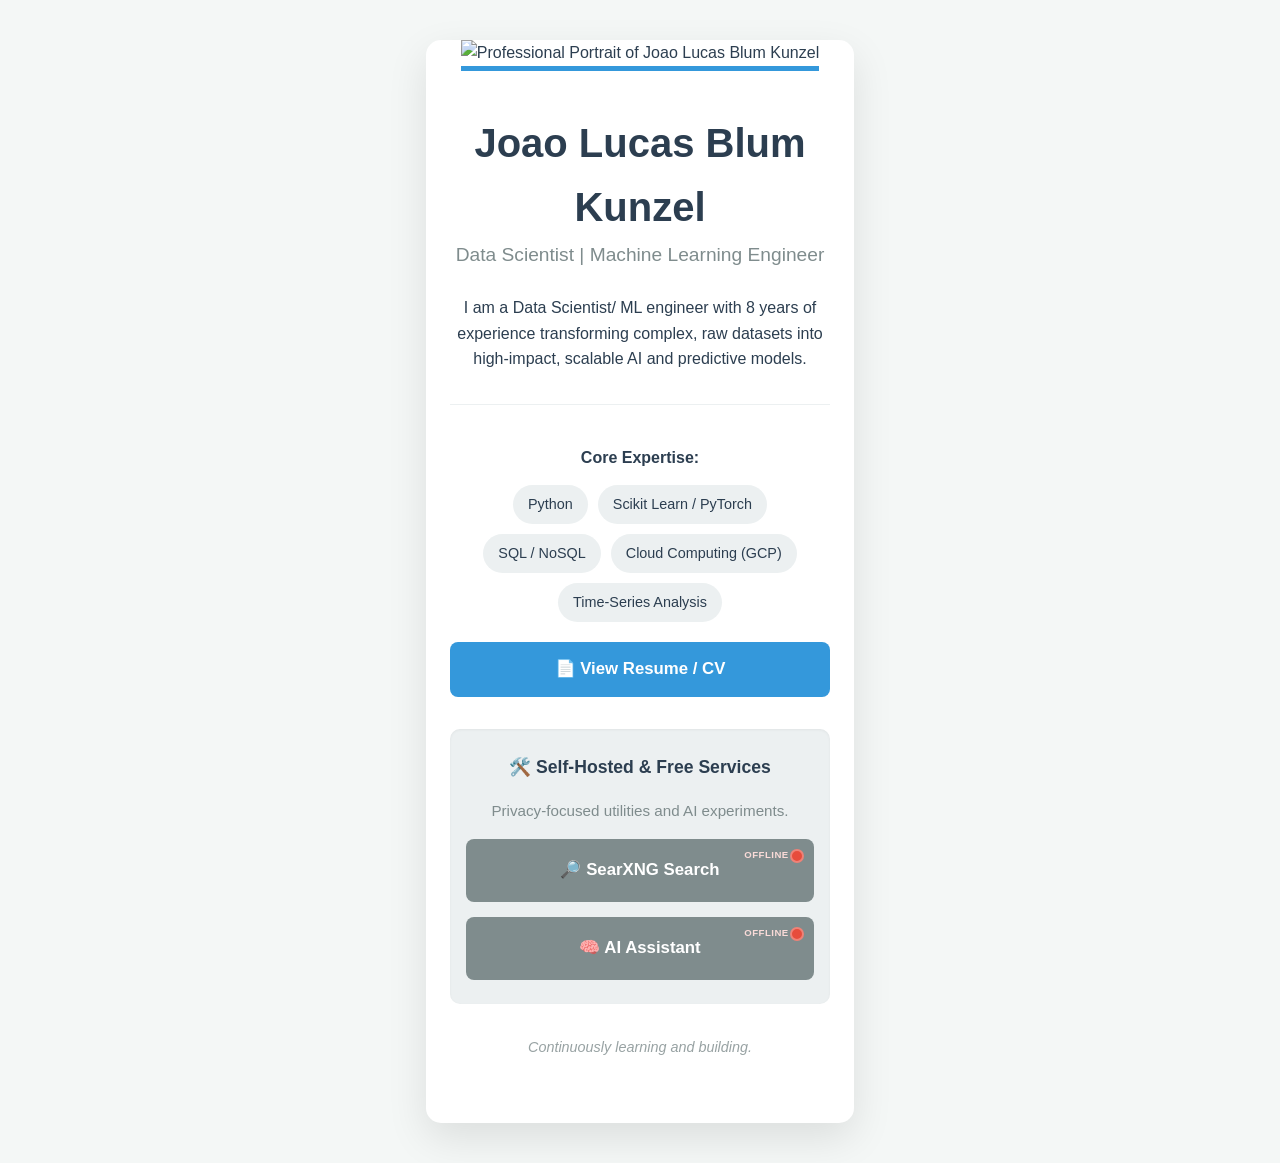
==== index.html @ dc705e76 "renamed html file, moved media do media folder, modifed .gitignore" ====
<!DOCTYPE html>
<html lang="en">
<head>
    <meta charset="UTF-8">
    <meta name="viewport" content="width=device-width, initial-scale=1.0">
    <title>Joao Lucas Blum Kunzel | Data Scientist & ML Engineer</title>
    <meta name="description" content="Professional portfolio of Joao Lucas Blum Kunzel. Data Scientist with 8 years of experience in predictive modeling, machine learning, and scalable AI solutions.">
    
    <style>
        /* --- VARIABLES & BASE STYLES --- */
        :root {
            --bg-color: #f4f7f6;
            --card-bg: #ffffff;
            --primary-text: #2c3e50;
            --secondary-text: #7f8c8d;
            --accent: #3498db;
            --accent-dark: #2980b9;
            --online-color: #2ecc71;
            --offline-color: #e74c3c;
        }

        body, html {
            margin: 0;
            padding: 0;
            min-height: 100vh; 
            display: flex;
            justify-content: center;
            align-items: center;
            padding: 20px 0;
            background-color: var(--bg-color);
            font-family: 'Segoe UI', Roboto, Helvetica, Arial, sans-serif;
            color: var(--primary-text);
            line-height: 1.6;
        }

        /* The Main Profile Container */
        .card {
            background-color: var(--card-bg);
            border-radius: 15px;
            box-shadow: 0 15px 40px rgba(0, 0, 0, 0.1);
            max-width: 450px;
            width: 95%;
            overflow: hidden;
            text-align: center;
        }

        .profile-photo {
            width: 100%;
            height: auto;
            object-fit: contain;
            object-position: center;
            background-color: #fff;
            border-bottom: 5px solid var(--accent);
        }

        .card-content {
            padding: 2.5rem 1.5rem;
        }

        /* Header Styling */
        .header-section h1 {
            margin-top: 0;
            margin-bottom: 0.1rem;
            font-size: 2.5rem;
            font-weight: 800;
        }
        .header-section .role {
            font-size: 1.2rem;
            color: var(--secondary-text);
            margin-bottom: 1.5rem;
            font-weight: 400;
            display: block;
        }

        p {
            font-size: 1rem;
            margin-bottom: 1.5rem;
        }

        /* --- SKILLS GRID SECTION --- */
        #skills {
            margin: 2rem 0;
            border-top: 1px solid #ecf0f1;
            padding-top: 1.5rem;
        }
        .skills-list {
            display: flex;
            flex-wrap: wrap;
            justify-content: center;
            gap: 10px;
            margin-top: 15px;
        }
        .skill-tag {
            background-color: #ecf0f1;
            color: var(--primary-text);
            padding: 8px 15px;
            border-radius: 25px;
            font-size: 0.9rem;
            transition: background-color 0.2s;
        }
        .skill-tag:hover {
            background-color: var(--accent);
            color: white;
            cursor: default;
        }

        /* --- SERVICE HIGHLIGHT SECTION --- */
        .service-highlight {
            background-color: #ecf0f1;
            padding: 1.5rem 1rem;
            border-radius: 10px;
            margin: 2rem 0;
            box-shadow: inset 0 1px 3px rgba(0, 0, 0, 0.05);
        }
        .service-highlight h3 {
            margin-top: 0;
            color: var(--primary-text);
            font-size: 1.1rem;
        }
        .service-links {
            display: flex;
            flex-direction: column;
            gap: 15px;
            margin-top: 15px;
        }

        /* --- UPDATED BUTTONS WITH INTERNAL STATUS --- */
        .btn {
            display: block;
            background-color: var(--accent);
            color: white;
            padding: 14px 25px;
            text-decoration: none;
            border-radius: 8px;
            font-weight: 600;
            font-size: 1.05rem;
            transition: all 0.3s;
            border: none;
            cursor: pointer;
            position: relative; /* Base for dot positioning */
        }

        .btn:hover {
            background-color: var(--accent-dark);
            transform: translateY(-2px);
        }
        
        .btn-secondary {
             background-color: var(--secondary-text);
             padding: 18px 25px; /* Extra height for status text */
        }
        .btn-secondary:hover {
            background-color: #5c6f79;
        }

        /* Status Components */
        .status-dot {
            position: absolute;
            top: 10px;
            right: 10px;
            height: 10px;
            width: 10px;
            border-radius: 50%;
            background-color: #95a5a6; /* Neutral while checking */
            border: 2px solid rgba(255, 255, 255, 0.3);
            transition: background-color 0.3s;
        }

        .status-label {
            position: absolute;
            top: 8px;
            right: 25px;
            font-size: 0.6rem;
            text-transform: uppercase;
            letter-spacing: 0.5px;
            font-weight: 800;
            opacity: 0.7;
        }

        /* Dynamic States applied via JS */
        .is-online .status-dot {
            background-color: var(--online-color);
            box-shadow: 0 0 8px var(--online-color);
            animation: pulse 2s infinite;
        }
        .is-online .status-label { color: #d1f2eb; opacity: 1; }

        .is-offline .status-dot {
            background-color: var(--offline-color);
            box-shadow: none;
        }
        .is-offline .status-label { color: #fadbd8; opacity: 1; }

        @keyframes pulse {
            0% { transform: scale(0.95); box-shadow: 0 0 0 0 rgba(46, 204, 113, 0.7); }
            70% { transform: scale(1); box-shadow: 0 0 0 5px rgba(46, 204, 113, 0); }
            100% { transform: scale(0.95); box-shadow: 0 0 0 0 rgba(46, 204, 113, 0); }
        }

        .more-note {
            margin-top: 30px;
            font-style: italic;
            color: var(--secondary-text);
            font-size: 0.9rem;
            opacity: 0.8;
        }
    </style>
</head>
<body>

    <main class="card">
        <img src="media/jlb_profile.jpg" alt="Professional Portrait of Joao Lucas Blum Kunzel" class="profile-photo">
        
        <div class="card-content">
            <section class="header-section">
                <h1>Joao Lucas Blum Kunzel</h1>
                <span class="role">Data Scientist | Machine Learning Engineer</span>
                <p>
                    I am a Data Scientist/ ML engineer with 8 years of experience transforming complex, raw datasets into high-impact, scalable AI and predictive models.
                </p>
            </section>

            <section id="skills">
                <p style="font-weight: 600; margin-bottom: 10px;">Core Expertise:</p>
                <div class="skills-list">
                    <span class="skill-tag">Python</span>
                    <span class="skill-tag">Scikit Learn / PyTorch</span>
                    <span class="skill-tag">SQL / NoSQL</span>
                    <span class="skill-tag">Cloud Computing (GCP)</span>
                    <span class="skill-tag">Time-Series Analysis</span>
                </div>
                <a href="media/cv_.pdf" target="_blank" class="btn" style="margin-top: 20px;">
                    📄 View Resume / CV
                </a>
            </section>

            <div class="service-highlight">
                <h3>🛠️ Self-Hosted & Free Services</h3>
                <p style="font-size: 0.95rem; margin-bottom: 1rem; color: var(--secondary-text);">Privacy-focused utilities and AI experiments.</p>
                
                <div class="service-links">
                    <a href="https://pc.jlbkunzel.com/searxng/" target="_blank" class="btn btn-secondary" id="btn-searx">
                        <span class="status-label" id="label-searx">Checking</span>
                        <span class="status-dot"></span>
                        🔎 SearXNG Search
                    </a>

                    <a href="https://gpt.jlbkunzel.com/" target="_blank" class="btn btn-secondary" id="btn-gpt">
                        <span class="status-label" id="label-gpt">Checking</span>
                        <span class="status-dot"></span>
                        🧠 AI Assistant 
                    </a>
                </div>
            </div>

            <p class="more-note">Continuously learning and building.</p>
        </div>
    </main>

    <script>
        async function checkStatus(url, btnId, labelId) {
		const btn = document.getElementById(btnId);
		const label = document.getElementById(labelId);
		
		// REPLACE THIS with your actual Worker URL from the Cloudflare Dashboard
		const workerUrl = 'https://service-checker.joao-lucas-k.workers.dev/';

		try {
			// We call the worker, and pass the service URL as a parameter
			const response = await fetch(`${workerUrl}?url=${encodeURIComponent(url)}`);
			const data = await response.json();

			if (data.online) {
				btn.classList.add('is-online');
				label.innerText = 'Online';
			} else {
				throw new Error('Service reported offline');
			}
		} catch (error) {
			btn.classList.add('is-offline');
			label.innerText = 'Offline';
		}
	}

	// The rest of your event listener stays the same
	window.addEventListener('DOMContentLoaded', () => {
		checkStatus('https://pc.jlbkunzel.com/searxng/', 'btn-searx', 'label-searx');
		checkStatus('https://gpt.jlbkunzel.com/', 'btn-gpt', 'label-gpt');
	});
    </script>

</body>
</html>
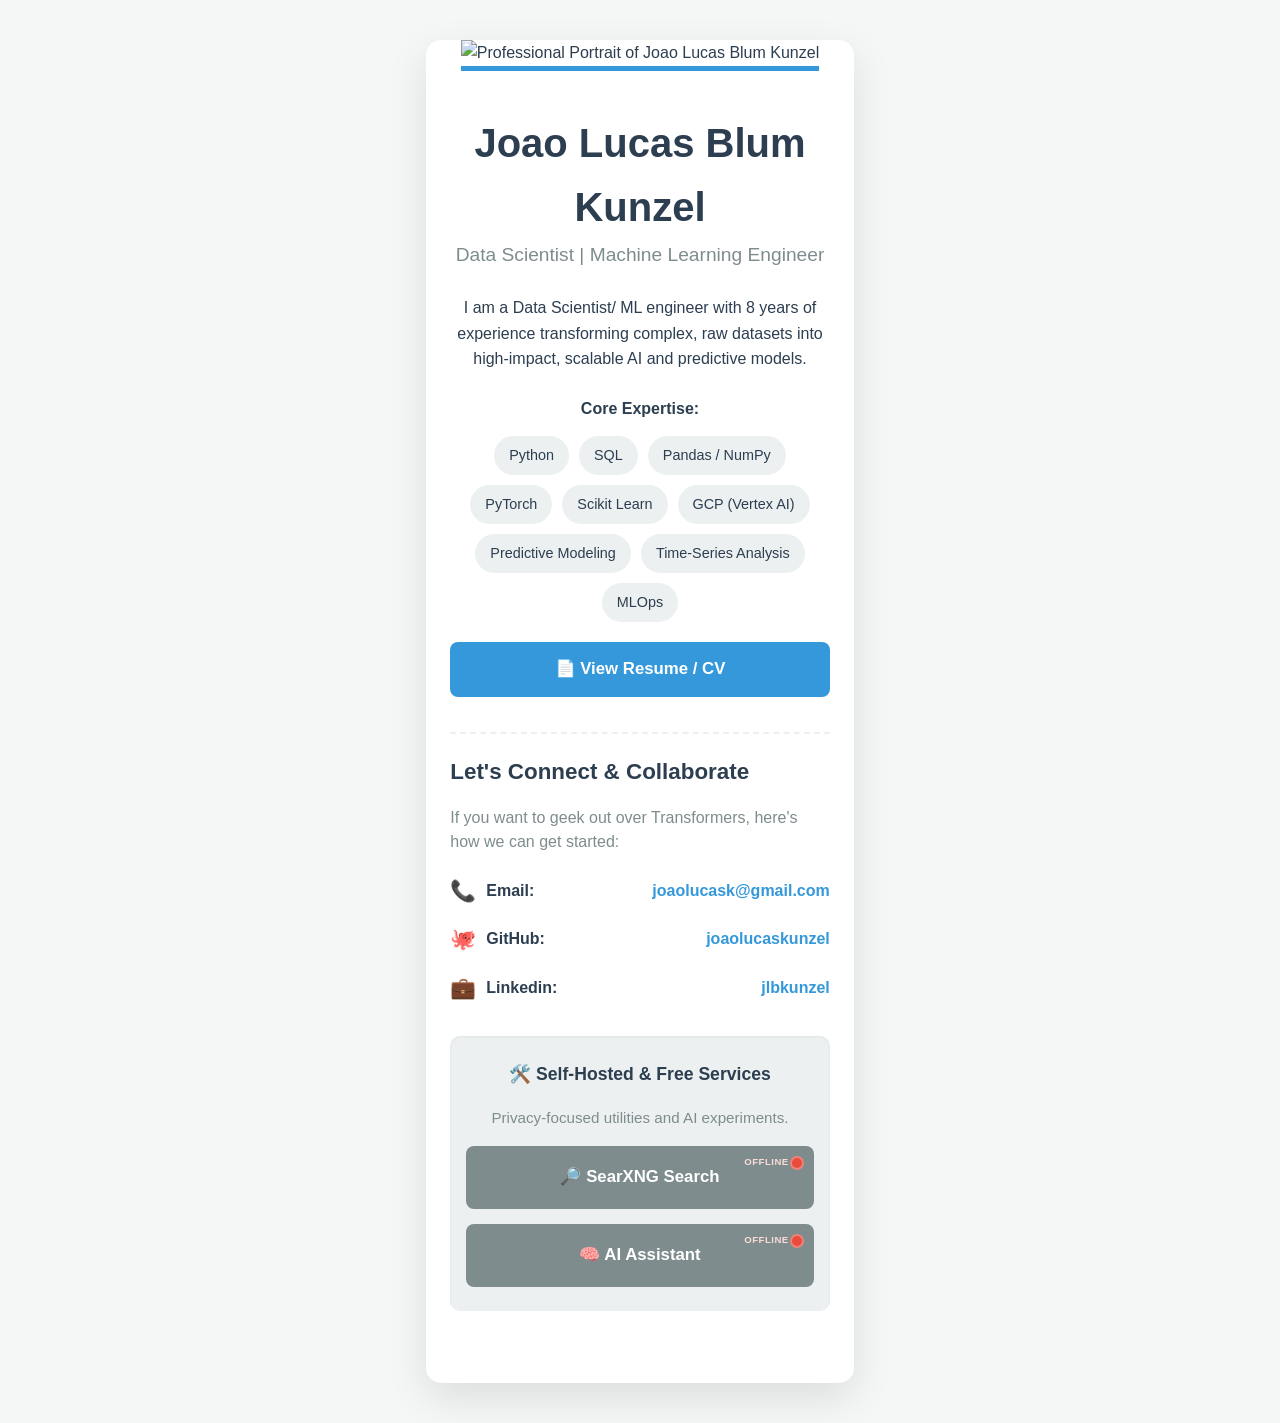
==== commit 2444e111: "udpate: added contacts" ====
--- a/index.html
+++ b/index.html
@@ -204,6 +204,69 @@
             font-size: 0.9rem;
             opacity: 0.8;
         }
+				/* --- NEW CTA CONNECTION SECTION STYLES --- */
+		.cta-connect-section {
+			margin-top: 35px; /* Bigger space than the old note */
+			text-align: left; /* Makes the list read more like professional bullet points */
+			padding-top: 20px;
+			border-top: 2px dashed #ecf0f1; /* Gives it a nice visual separator */
+		}
+
+		.cta-title {
+			font-size: 1.4rem;
+			color: var(--primary-text);
+			margin-top: 0;
+			margin-bottom: 10px;
+		}
+
+		.cta-subtitle {
+			font-size: 1rem;
+			color: var(--secondary-text);
+			margin-bottom: 20px;
+			line-height: 1.5;
+		}
+
+		.cta-links-list {
+			display: flex;
+			flex-direction: column;
+			gap: 15px; /* Spacing between each item */
+		}
+
+		.cta-link-item {
+			display: flex;
+			align-items: center;
+			gap: 10px;
+			font-size: 1rem;
+		}
+
+		.cta-icon {
+			font-size: 1.3rem; /* Makes the emojis pop */
+		}
+
+		.cta-text {
+			font-weight: 600; /* Bold the main title (e.g., Email) */
+			color: var(--primary-text);
+			flex-shrink: 0; /* Prevents the text from squishing */
+		}
+
+		.cta-detail {
+			color: var(--secondary-text);
+			flex-grow: 1; /* Allows the detail text to take up available space */
+		}
+
+		.cta-link-action {
+			color: var(--accent);
+			text-decoration: none;
+			font-weight: 700; /* Make the actual link stand out */
+			transition: color 0.2s;
+		}
+
+		.cta-link-action:hover {
+			color: var(--accent-dark);
+			text-decoration: underline;
+		}
+		
+		
     </style>
 </head>
 <body>
@@ -219,27 +282,67 @@
                     I am a Data Scientist/ ML engineer with 8 years of experience transforming complex, raw datasets into high-impact, scalable AI and predictive models.
                 </p>
             </section>
-
-            <section id="skills">
-                <p style="font-weight: 600; margin-bottom: 10px;">Core Expertise:</p>
-                <div class="skills-list">
-                    <span class="skill-tag">Python</span>
-                    <span class="skill-tag">Scikit Learn / PyTorch</span>
-                    <span class="skill-tag">SQL / NoSQL</span>
-                    <span class="skill-tag">Cloud Computing (GCP)</span>
-                    <span class="skill-tag">Time-Series Analysis</span>
-                </div>
-                <a href="media/cv_.pdf" target="_blank" class="btn" style="margin-top: 20px;">
+	                <p style="font-weight: 600; margin-bottom: 10px;">Core Expertise:</p>
+
+            <!-- Add a heading or use CSS/JS to group these -->
+				<div class="skills-list">
+									<!-- Programming -->
+					<span class="skill-tag">Python</span>
+					<span class="skill-tag">SQL</span>
+					<span class="skill-tag">Pandas / NumPy</span>
+					
+					<!-- ML Frameworks -->
+					<span class="skill-tag">PyTorch</span>
+					<span class="skill-tag">Scikit Learn</span>
+					
+					<!-- Deployment/Cloud -->
+					<span class="skill-tag">GCP (Vertex AI)</span>
+					
+					<!-- Domain/Methodology -->
+					<span class="skill-tag">Predictive Modeling</span>
+					<span class="skill-tag">Time-Series Analysis</span>
+					<span class="skill-tag">MLOps</span>
+				</div>
+				<a href="media/cv_.pdf" target="_blank" class="btn" style="margin-top: 20px;">
                     📄 View Resume / CV
                 </a>
-            </section>
+				
+			
+            <div class="cta-connect-section">
+			<h3 class="cta-title"> Let's Connect & Collaborate</h3>
+			<p class="cta-subtitle">
+				If you want to geek out over Transformers, here's how we can get started:
+			</p>
+			
+			<div class="cta-links-list">
+				<div class="cta-link-item">
+					<span class="cta-icon">📞</span>
+					<span class="cta-text">Email: </span>
+					<span class="cta-detail"></span>
+					<a href="mailto:joaolucask@gmail.com" class="cta-link-action">joaolucask@gmail.com</a>
+				</div>
+				<div class="cta-link-item">
+					<span class="cta-icon">🐙</span>
+					<span class="cta-text">GitHub: </span>
+					<span class="cta-detail"></span>
+					<a href="https://github.com/joaolucaskunzel" target="_blank" class="cta-link-action">joaolucaskunzel</a>
+				</div>
+				<div class="cta-link-item">
+					<span class="cta-icon">💼</span>
+					<span class="cta-text">Linkedin: </span>
+					<span class="cta-detail"></span>
+					<a href="https://www.linkedin.com/in/jlbkunzel/" target="_blank" class="cta-link-action">jlbkunzel</a>
+				</div>
+
+			</div>
+		</div>
 
             <div class="service-highlight">
                 <h3>🛠️ Self-Hosted & Free Services</h3>
                 <p style="font-size: 0.95rem; margin-bottom: 1rem; color: var(--secondary-text);">Privacy-focused utilities and AI experiments.</p>
                 
                 <div class="service-links">
-                    <a href="https://pc.jlbkunzel.com/searxng/" target="_blank" class="btn btn-secondary" id="btn-searx">
+                    <a href="https://srch.jlbkunzel.com/" target="_blank" class="btn btn-secondary" id="btn-searx">
                         <span class="status-label" id="label-searx">Checking</span>
                         <span class="status-dot"></span>
                         🔎 SearXNG Search
@@ -253,7 +356,7 @@
                 </div>
             </div>
 
-            <p class="more-note">Continuously learning and building.</p>
+
         </div>
     </main>
 
@@ -284,7 +387,7 @@
 
 	// The rest of your event listener stays the same
 	window.addEventListener('DOMContentLoaded', () => {
-		checkStatus('https://pc.jlbkunzel.com/searxng/', 'btn-searx', 'label-searx');
+		checkStatus('https://srch.jlbkunzel.com/', 'btn-searx', 'label-searx');
 		checkStatus('https://gpt.jlbkunzel.com/', 'btn-gpt', 'label-gpt');
 	});
     </script>
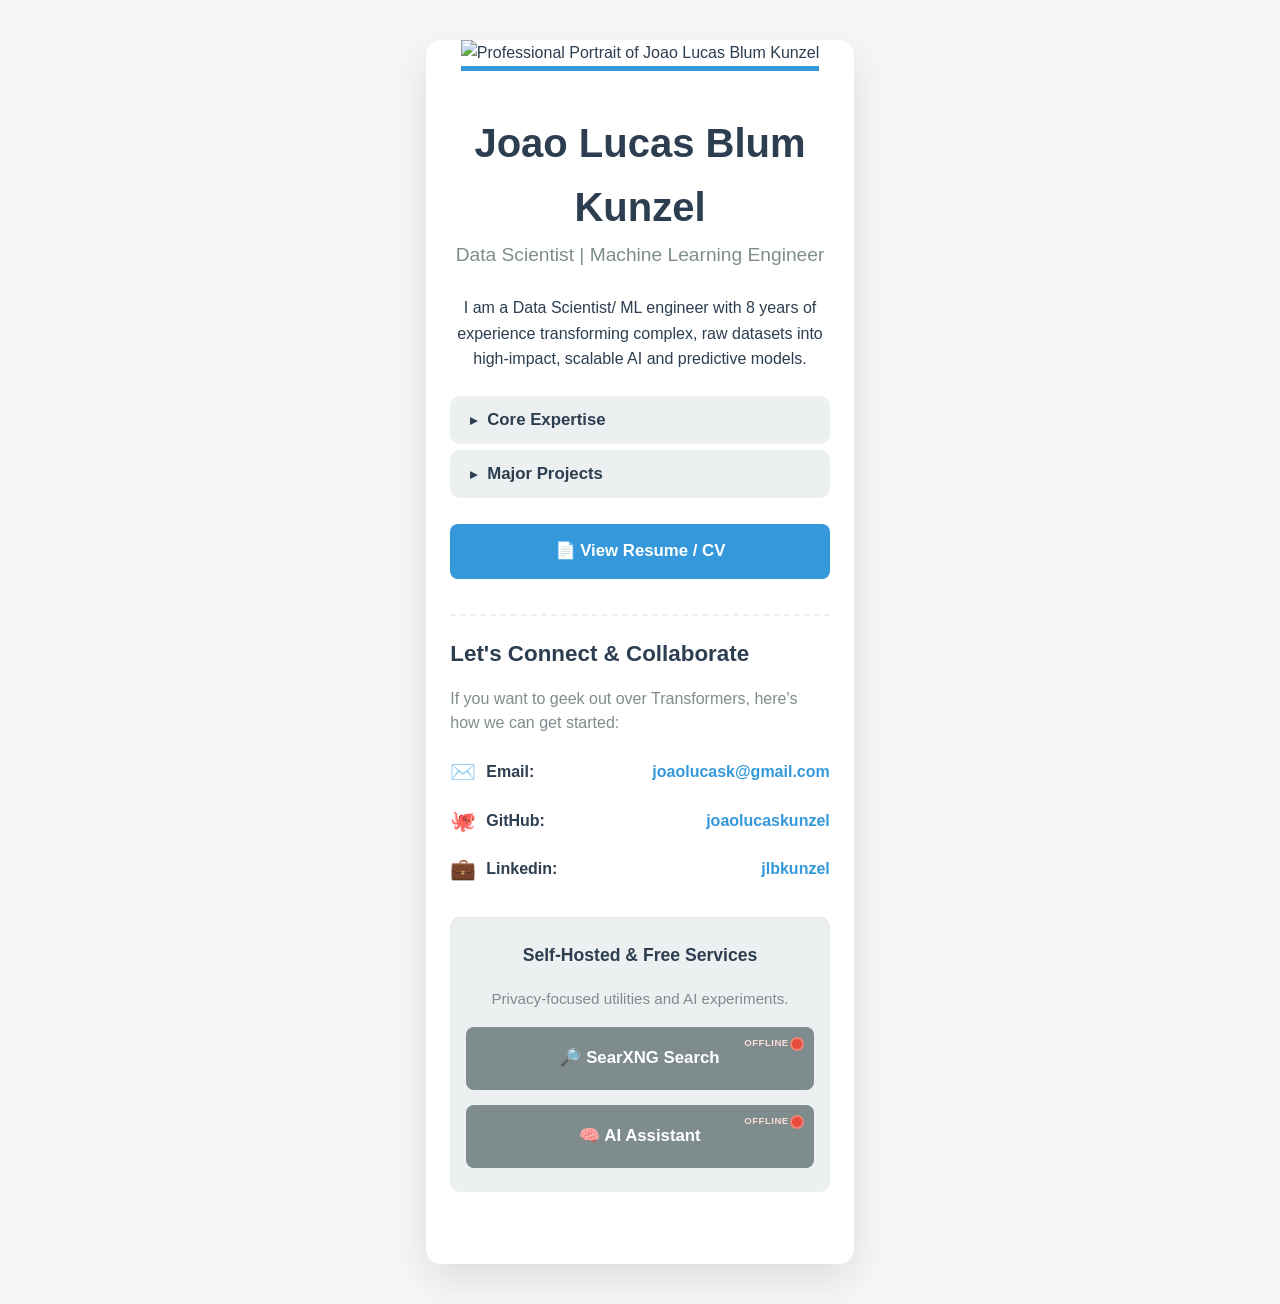
==== commit 8ba47cbf: "added experiences bubble" ====
--- a/index.html
+++ b/index.html
@@ -6,268 +6,7 @@
     <title>Joao Lucas Blum Kunzel | Data Scientist & ML Engineer</title>
     <meta name="description" content="Professional portfolio of Joao Lucas Blum Kunzel. Data Scientist with 8 years of experience in predictive modeling, machine learning, and scalable AI solutions.">
     
-    <style>
-        /* --- VARIABLES & BASE STYLES --- */
-        :root {
-            --bg-color: #f4f7f6;
-            --card-bg: #ffffff;
-            --primary-text: #2c3e50;
-            --secondary-text: #7f8c8d;
-            --accent: #3498db;
-            --accent-dark: #2980b9;
-            --online-color: #2ecc71;
-            --offline-color: #e74c3c;
-        }
-
-        body, html {
-            margin: 0;
-            padding: 0;
-            min-height: 100vh; 
-            display: flex;
-            justify-content: center;
-            align-items: center;
-            padding: 20px 0;
-            background-color: var(--bg-color);
-            font-family: 'Segoe UI', Roboto, Helvetica, Arial, sans-serif;
-            color: var(--primary-text);
-            line-height: 1.6;
-        }
-
-        /* The Main Profile Container */
-        .card {
-            background-color: var(--card-bg);
-            border-radius: 15px;
-            box-shadow: 0 15px 40px rgba(0, 0, 0, 0.1);
-            max-width: 450px;
-            width: 95%;
-            overflow: hidden;
-            text-align: center;
-        }
-
-        .profile-photo {
-            width: 100%;
-            height: auto;
-            object-fit: contain;
-            object-position: center;
-            background-color: #fff;
-            border-bottom: 5px solid var(--accent);
-        }
-
-        .card-content {
-            padding: 2.5rem 1.5rem;
-        }
-
-        /* Header Styling */
-        .header-section h1 {
-            margin-top: 0;
-            margin-bottom: 0.1rem;
-            font-size: 2.5rem;
-            font-weight: 800;
-        }
-        .header-section .role {
-            font-size: 1.2rem;
-            color: var(--secondary-text);
-            margin-bottom: 1.5rem;
-            font-weight: 400;
-            display: block;
-        }
-
-        p {
-            font-size: 1rem;
-            margin-bottom: 1.5rem;
-        }
-
-        /* --- SKILLS GRID SECTION --- */
-        #skills {
-            margin: 2rem 0;
-            border-top: 1px solid #ecf0f1;
-            padding-top: 1.5rem;
-        }
-        .skills-list {
-            display: flex;
-            flex-wrap: wrap;
-            justify-content: center;
-            gap: 10px;
-            margin-top: 15px;
-        }
-        .skill-tag {
-            background-color: #ecf0f1;
-            color: var(--primary-text);
-            padding: 8px 15px;
-            border-radius: 25px;
-            font-size: 0.9rem;
-            transition: background-color 0.2s;
-        }
-        .skill-tag:hover {
-            background-color: var(--accent);
-            color: white;
-            cursor: default;
-        }
-
-        /* --- SERVICE HIGHLIGHT SECTION --- */
-        .service-highlight {
-            background-color: #ecf0f1;
-            padding: 1.5rem 1rem;
-            border-radius: 10px;
-            margin: 2rem 0;
-            box-shadow: inset 0 1px 3px rgba(0, 0, 0, 0.05);
-        }
-        .service-highlight h3 {
-            margin-top: 0;
-            color: var(--primary-text);
-            font-size: 1.1rem;
-        }
-        .service-links {
-            display: flex;
-            flex-direction: column;
-            gap: 15px;
-            margin-top: 15px;
-        }
-
-        /* --- UPDATED BUTTONS WITH INTERNAL STATUS --- */
-        .btn {
-            display: block;
-            background-color: var(--accent);
-            color: white;
-            padding: 14px 25px;
-            text-decoration: none;
-            border-radius: 8px;
-            font-weight: 600;
-            font-size: 1.05rem;
-            transition: all 0.3s;
-            border: none;
-            cursor: pointer;
-            position: relative; /* Base for dot positioning */
-        }
-
-        .btn:hover {
-            background-color: var(--accent-dark);
-            transform: translateY(-2px);
-        }
-        
-        .btn-secondary {
-             background-color: var(--secondary-text);
-             padding: 18px 25px; /* Extra height for status text */
-        }
-        .btn-secondary:hover {
-            background-color: #5c6f79;
-        }
-
-        /* Status Components */
-        .status-dot {
-            position: absolute;
-            top: 10px;
-            right: 10px;
-            height: 10px;
-            width: 10px;
-            border-radius: 50%;
-            background-color: #95a5a6; /* Neutral while checking */
-            border: 2px solid rgba(255, 255, 255, 0.3);
-            transition: background-color 0.3s;
-        }
-
-        .status-label {
-            position: absolute;
-            top: 8px;
-            right: 25px;
-            font-size: 0.6rem;
-            text-transform: uppercase;
-            letter-spacing: 0.5px;
-            font-weight: 800;
-            opacity: 0.7;
-        }
-
-        /* Dynamic States applied via JS */
-        .is-online .status-dot {
-            background-color: var(--online-color);
-            box-shadow: 0 0 8px var(--online-color);
-            animation: pulse 2s infinite;
-        }
-        .is-online .status-label { color: #d1f2eb; opacity: 1; }
-
-        .is-offline .status-dot {
-            background-color: var(--offline-color);
-            box-shadow: none;
-        }
-        .is-offline .status-label { color: #fadbd8; opacity: 1; }
-
-        @keyframes pulse {
-            0% { transform: scale(0.95); box-shadow: 0 0 0 0 rgba(46, 204, 113, 0.7); }
-            70% { transform: scale(1); box-shadow: 0 0 0 5px rgba(46, 204, 113, 0); }
-            100% { transform: scale(0.95); box-shadow: 0 0 0 0 rgba(46, 204, 113, 0); }
-        }
-
-        .more-note {
-            margin-top: 30px;
-            font-style: italic;
-            color: var(--secondary-text);
-            font-size: 0.9rem;
-            opacity: 0.8;
-        }
-				/* --- NEW CTA CONNECTION SECTION STYLES --- */
-		.cta-connect-section {
-			margin-top: 35px; /* Bigger space than the old note */
-			text-align: left; /* Makes the list read more like professional bullet points */
-			padding-top: 20px;
-			border-top: 2px dashed #ecf0f1; /* Gives it a nice visual separator */
-		}
-
-		.cta-title {
-			font-size: 1.4rem;
-			color: var(--primary-text);
-			margin-top: 0;
-			margin-bottom: 10px;
-		}
-
-		.cta-subtitle {
-			font-size: 1rem;
-			color: var(--secondary-text);
-			margin-bottom: 20px;
-			line-height: 1.5;
-		}
-
-		.cta-links-list {
-			display: flex;
-			flex-direction: column;
-			gap: 15px; /* Spacing between each item */
-		}
-
-		.cta-link-item {
-			display: flex;
-			align-items: center;
-			gap: 10px;
-			font-size: 1rem;
-		}
-
-		.cta-icon {
-			font-size: 1.3rem; /* Makes the emojis pop */
-		}
-
-		.cta-text {
-			font-weight: 600; /* Bold the main title (e.g., Email) */
-			color: var(--primary-text);
-			flex-shrink: 0; /* Prevents the text from squishing */
-		}
-
-		.cta-detail {
-			color: var(--secondary-text);
-			flex-grow: 1; /* Allows the detail text to take up available space */
-		}
-
-		.cta-link-action {
-			color: var(--accent);
-			text-decoration: none;
-			font-weight: 700; /* Make the actual link stand out */
-			transition: color 0.2s;
-		}
-
-		.cta-link-action:hover {
-			color: var(--accent-dark);
-			text-decoration: underline;
-		}
-		
-		
-    </style>
+    <link rel="stylesheet" href="style.css">
 </head>
 <body>
 
@@ -282,27 +21,116 @@
                     I am a Data Scientist/ ML engineer with 8 years of experience transforming complex, raw datasets into high-impact, scalable AI and predictive models.
                 </p>
             </section>
-	                <p style="font-weight: 600; margin-bottom: 10px;">Core Expertise:</p>
+                <!-- Core Expertise - Toggle Section -->
+                <button class="toggle-btn" id="btn-skills" onclick="toggleSection('skills-content', this)">
+                    <span class="toggle-icon">▸</span> Core Expertise
+                </button>
+                <div class="toggle-content" id="skills-content">
+                    <div class="skills-list">
+                        <span class="skill-tag">Python</span>
+                        <span class="skill-tag">SQL</span>
+                        <span class="skill-tag">Pandas / NumPy</span>
+                        <span class="skill-tag">PyTorch</span>
+                        <span class="skill-tag">Scikit Learn</span>
+                        <span class="skill-tag">GCP</span>
+                        <span class="skill-tag">Predictive Maintenance</span>
+                        <span class="skill-tag">Time-Series Analysis</span>
+                        <span class="skill-tag">MLOps</span>
+                        <span class="skill-tag">Cloud Development</span>
+                        <span class="skill-tag">Industrial AI</span>
+                    </div>
+                </div>
 
-            <!-- Add a heading or use CSS/JS to group these -->
-				<div class="skills-list">
-									<!-- Programming -->
-					<span class="skill-tag">Python</span>
-					<span class="skill-tag">SQL</span>
-					<span class="skill-tag">Pandas / NumPy</span>
-					
-					<!-- ML Frameworks -->
-					<span class="skill-tag">PyTorch</span>
-					<span class="skill-tag">Scikit Learn</span>
-					
-					<!-- Deployment/Cloud -->
-					<span class="skill-tag">GCP (Vertex AI)</span>
-					
-					<!-- Domain/Methodology -->
-					<span class="skill-tag">Predictive Modeling</span>
-					<span class="skill-tag">Time-Series Analysis</span>
-					<span class="skill-tag">MLOps</span>
-				</div>
+                <!-- Major Projects - Toggle Section -->
+                <button class="toggle-btn" id="btn-projects" onclick="toggleSection('projects-content', this)">
+                    <span class="toggle-icon">▸</span> Major Projects
+                </button>
+                <div class="toggle-content" id="projects-content">
+                    <div class="projects-list">
+                        <div class="project-card">
+                            <div class="project-header">
+                                <span class="project-icon">🏆</span>
+                                <div class="project-title-group">
+                                    <span class="project-title">Battery Preventive Maintenance Pipeline</span>
+                                    <span class="project-role">Data Scientist @ Renault</span>
+                                </div>
+                            </div>
+                            <p class="project-desc">Architected and deployed an end-to-end ML production pipeline on GCP (Vertex AI) for battery preventive maintenance. Automated model runs and monitoring, projecting €M+ annual savings by reducing battery field failures. <strong>Awarded Renault's Innovation Trophy.</strong></p>
+                            <div class="project-tags">
+                                <span class="project-tag">Vertex AI</span>
+                                <span class="project-tag">MLOps</span>
+                                <span class="project-tag">Anomaly Detection</span>
+                                <span class="project-tag">GCP</span>
+                            </div>
+                        </div>
+
+                        <div class="project-card">
+                            <div class="project-header">
+                                <!-- <span class="project-icon">📊</span> -->
+                                <div class="project-title-group">
+                                    <span class="project-title">Petabyte-Scale Telemetry Pipelines</span>
+                                    <span class="project-role">Data Scientist @ Renault</span>
+                                </div>
+                            </div>
+                            <p class="project-desc">Engineered scalable data ingestion & ETL pipelines processing petabyte-scale vehicle telemetry. Optimized BigQuery partitioning and clustering, reducing query costs and enabling real-time model inference for fleet-wide performance.</p>
+                            <div class="project-tags">
+                                <span class="project-tag">BigQuery</span>
+                                <span class="project-tag">ETL</span>
+                                <span class="project-tag">GCP</span>
+                            </div>
+                        </div>
+
+                        <div class="project-card">
+                            <div class="project-header">
+                                <!-- <span class="project-icon">🔋</span> -->
+                                <div class="project-title-group">
+                                    <span class="project-title">Battery Dimensioning Application</span>
+                                    <span class="project-role">Data Scientist @ Renault</span>
+                                </div>
+                            </div>
+                            <p class="project-desc">Architected and deployed a cloud-native battery dimensioning platform on GCP, integrating real-world telemetry with physics-based simulations for precise battery sizing. Full-stack service using Python and Streamlit, utilized by Renault engineering teams to optimize battery coverage across diverse client driving profiles.</p>
+                            <div class="project-tags">
+                                <span class="project-tag">Streamlit</span>
+                                <span class="project-tag">Python</span>
+                                <span class="project-tag">GCP</span>
+                                <span class="project-tag">App Dev/Deployment</span>
+                            </div>
+                        </div>
+
+                        <div class="project-card">
+                            <div class="project-header">
+                                <!-- <span class="project-icon">⚡</span> -->
+                                <div class="project-title-group">
+                                    <span class="project-title">Battery & Powertrain Analytics Platform</span>
+                                    <span class="project-role">Data Scientist @ Renault</span>
+                                </div>
+                            </div>
+                            <p class="project-desc">Architected the end-to-end industrialization of battery and powertrain analytics tools. Transformed raw vehicle telemetry into a scalable predictive service using Python and GCP deployment, providing automated battery SOH estimation, BMS fault estimation, and usage forecasting for millions of connected vehicles.</p>
+                            <div class="project-tags">
+                                <span class="project-tag">Industrial AI</span>
+                                <span class="project-tag">Time-Series</span>
+                                <span class="project-tag">GCP</span>
+                            </div>
+                        </div>
+
+                        <div class="project-card">
+                            <div class="project-header">
+                                <!-- <span class="project-icon">🔍</span> -->
+                                <div class="project-title-group">
+                                    <span class="project-title">Anomaly Detection for Industrial QC</span>
+                                    <span class="project-role">Data Scientist @ Renault</span>
+                                </div>
+                            </div>
+                            <p class="project-desc">Developed an anomaly detection model using motor images for industrial quality control in PyTorch, enabling automated defect identification on the production line.</p>
+                            <div class="project-tags">
+                                <span class="project-tag">PyTorch</span>
+                                <span class="project-tag">Computer Vision</span>
+                                <span class="project-tag">Anomaly Detection</span>
+                            </div>
+                        </div>
+                    </div>
+                </div>
+
 				<a href="media/cv_.pdf" target="_blank" class="btn" style="margin-top: 20px;">
                     📄 View Resume / CV
                 </a>
@@ -316,7 +144,7 @@
 			
 			<div class="cta-links-list">
 				<div class="cta-link-item">
-					<span class="cta-icon">📞</span>
+					<span class="cta-icon">✉️</span>
 					<span class="cta-text">Email: </span>
 					<span class="cta-detail"></span>
 					<a href="mailto:joaolucask@gmail.com" class="cta-link-action">joaolucask@gmail.com</a>
@@ -338,11 +166,11 @@
 		</div>
 
             <div class="service-highlight">
-                <h3>🛠️ Self-Hosted & Free Services</h3>
+                <h3>Self-Hosted & Free Services</h3>
                 <p style="font-size: 0.95rem; margin-bottom: 1rem; color: var(--secondary-text);">Privacy-focused utilities and AI experiments.</p>
                 
                 <div class="service-links">
-                    <a href="https://srch.jlbkunzel.com/" target="_blank" class="btn btn-secondary" id="btn-searx">
+                    <a href="https://jlbkunzel.com/srch/" target="_blank" class="btn btn-secondary" id="btn-searx">
                         <span class="status-label" id="label-searx">Checking</span>
                         <span class="status-dot"></span>
                         🔎 SearXNG Search
@@ -360,37 +188,7 @@
         </div>
     </main>
 
-    <script>
-        async function checkStatus(url, btnId, labelId) {
-		const btn = document.getElementById(btnId);
-		const label = document.getElementById(labelId);
-		
-		// REPLACE THIS with your actual Worker URL from the Cloudflare Dashboard
-		const workerUrl = 'https://service-checker.joao-lucas-k.workers.dev/';
-
-		try {
-			// We call the worker, and pass the service URL as a parameter
-			const response = await fetch(`${workerUrl}?url=${encodeURIComponent(url)}`);
-			const data = await response.json();
-
-			if (data.online) {
-				btn.classList.add('is-online');
-				label.innerText = 'Online';
-			} else {
-				throw new Error('Service reported offline');
-			}
-		} catch (error) {
-			btn.classList.add('is-offline');
-			label.innerText = 'Offline';
-		}
-	}
-
-	// The rest of your event listener stays the same
-	window.addEventListener('DOMContentLoaded', () => {
-		checkStatus('https://srch.jlbkunzel.com/', 'btn-searx', 'label-searx');
-		checkStatus('https://gpt.jlbkunzel.com/', 'btn-gpt', 'label-gpt');
-	});
-    </script>
+    <script src="script.js"></script>
 
 </body>
 </html>
--- a/style.css
+++ b/style.css
@@ -0,0 +1,362 @@
+/* --- VARIABLES & BASE STYLES --- */
+:root {
+    --bg-color: #f4f7f6;
+    --card-bg: #ffffff;
+    --primary-text: #2c3e50;
+    --secondary-text: #7f8c8d;
+    --accent: #3498db;
+    --accent-dark: #2980b9;
+    --online-color: #2ecc71;
+    --offline-color: #e74c3c;
+}
+
+body, html {
+    margin: 0;
+    padding: 0;
+    min-height: 100vh; 
+    display: flex;
+    justify-content: center;
+    align-items: center;
+    padding: 20px 0;
+    background-color: var(--bg-color);
+    font-family: 'Segoe UI', Roboto, Helvetica, Arial, sans-serif;
+    color: var(--primary-text);
+    line-height: 1.6;
+}
+
+/* The Main Profile Container */
+.card {
+    background-color: var(--card-bg);
+    border-radius: 15px;
+    box-shadow: 0 15px 40px rgba(0, 0, 0, 0.1);
+    max-width: 450px;
+    width: 95%;
+    overflow: hidden;
+    text-align: center;
+}
+
+.profile-photo {
+    width: 100%;
+    height: auto;
+    object-fit: contain;
+    object-position: center;
+    background-color: #fff;
+    border-bottom: 5px solid var(--accent);
+}
+
+.card-content {
+    padding: 2.5rem 1.5rem;
+}
+
+/* Header Styling */
+.header-section h1 {
+    margin-top: 0;
+    margin-bottom: 0.1rem;
+    font-size: 2.5rem;
+    font-weight: 800;
+}
+.header-section .role {
+    font-size: 1.2rem;
+    color: var(--secondary-text);
+    margin-bottom: 1.5rem;
+    font-weight: 400;
+    display: block;
+}
+
+p {
+    font-size: 1rem;
+    margin-bottom: 1.5rem;
+}
+
+/* --- TOGGLE SECTIONS (Skills & Projects) --- */
+.toggle-btn {
+    display: flex;
+    align-items: center;
+    gap: 10px;
+    width: 100%;
+    background-color: #ecf0f1;
+    color: var(--primary-text);
+    border: none;
+    padding: 14px 20px;
+    border-radius: 10px;
+    font-size: 1.05rem;
+    font-weight: 700;
+    cursor: pointer;
+    transition: all 0.3s;
+    margin-bottom: 6px;
+    text-align: left;
+}
+.toggle-btn:hover {
+    background-color: var(--accent);
+    color: white;
+    transform: translateY(-1px);
+}
+.toggle-btn .toggle-icon {
+    font-size: 0.9rem;
+    transition: transform 0.3s ease;
+}
+.toggle-btn.is-open .toggle-icon {
+    transform: rotate(90deg);
+}
+
+.toggle-content {
+    max-height: 0;
+    overflow: hidden;
+    transition: max-height 0.5s ease, opacity 0.4s ease, margin 0.3s ease;
+    opacity: 0;
+    margin-bottom: 0;
+}
+.toggle-content.is-open {
+    max-height: 2000px;
+    opacity: 1;
+    margin-bottom: 16px;
+}
+
+/* --- SKILLS GRID --- */
+.skills-list {
+    display: flex;
+    flex-wrap: wrap;
+    justify-content: center;
+    gap: 10px;
+    padding: 15px 0 5px 0;
+}
+.skill-tag {
+    background-color: #ecf0f1;
+    color: var(--primary-text);
+    padding: 8px 15px;
+    border-radius: 25px;
+    font-size: 0.9rem;
+    transition: background-color 0.2s;
+}
+.skill-tag:hover {
+    background-color: var(--accent);
+    color: white;
+    cursor: default;
+}
+
+/* --- PROJECTS LIST --- */
+.projects-list {
+    display: flex;
+    flex-direction: column;
+    gap: 14px;
+    padding: 15px 0 5px 0;
+}
+.project-card {
+    background-color: #f8f9fa;
+    border-radius: 12px;
+    padding: 16px;
+    text-align: left;
+    border-left: 4px solid var(--accent);
+    transition: transform 0.2s, box-shadow 0.2s;
+}
+.project-card:hover {
+    transform: translateY(-2px);
+    box-shadow: 0 4px 12px rgba(0, 0, 0, 0.08);
+}
+.project-header {
+    display: flex;
+    align-items: flex-start;
+    gap: 12px;
+    margin-bottom: 10px;
+}
+.project-icon {
+    font-size: 1.4rem;
+    flex-shrink: 0;
+    margin-top: 2px;
+}
+.project-title-group {
+    display: flex;
+    flex-direction: column;
+}
+.project-title {
+    font-weight: 700;
+    font-size: 1rem;
+    color: var(--primary-text);
+}
+.project-role {
+    font-size: 0.8rem;
+    color: var(--secondary-text);
+    font-weight: 500;
+}
+.project-desc {
+    font-size: 0.9rem;
+    color: var(--primary-text);
+    margin: 0 0 10px 0;
+    line-height: 1.5;
+}
+.project-tags {
+    display: flex;
+    flex-wrap: wrap;
+    gap: 6px;
+}
+.project-tag {
+    background-color: #e3f0fa;
+    color: var(--accent);
+    font-size: 0.75rem;
+    font-weight: 600;
+    padding: 4px 10px;
+    border-radius: 12px;
+}
+
+/* --- SERVICE HIGHLIGHT SECTION --- */
+.service-highlight {
+    background-color: #ecf0f1;
+    padding: 1.5rem 1rem;
+    border-radius: 10px;
+    margin: 2rem 0;
+    box-shadow: inset 0 1px 3px rgba(0, 0, 0, 0.05);
+}
+.service-highlight h3 {
+    margin-top: 0;
+    color: var(--primary-text);
+    font-size: 1.1rem;
+}
+.service-links {
+    display: flex;
+    flex-direction: column;
+    gap: 15px;
+    margin-top: 15px;
+}
+
+/* --- UPDATED BUTTONS WITH INTERNAL STATUS --- */
+.btn {
+    display: block;
+    background-color: var(--accent);
+    color: white;
+    padding: 14px 25px;
+    text-decoration: none;
+    border-radius: 8px;
+    font-weight: 600;
+    font-size: 1.05rem;
+    transition: all 0.3s;
+    border: none;
+    cursor: pointer;
+    position: relative; /* Base for dot positioning */
+}
+
+.btn:hover {
+    background-color: var(--accent-dark);
+    transform: translateY(-2px);
+}
+
+.btn-secondary {
+     background-color: var(--secondary-text);
+     padding: 18px 25px; /* Extra height for status text */
+}
+.btn-secondary:hover {
+    background-color: #5c6f79;
+}
+
+/* Status Components */
+.status-dot {
+    position: absolute;
+    top: 10px;
+    right: 10px;
+    height: 10px;
+    width: 10px;
+    border-radius: 50%;
+    background-color: #95a5a6; /* Neutral while checking */
+    border: 2px solid rgba(255, 255, 255, 0.3);
+    transition: background-color 0.3s;
+}
+
+.status-label {
+    position: absolute;
+    top: 8px;
+    right: 25px;
+    font-size: 0.6rem;
+    text-transform: uppercase;
+    letter-spacing: 0.5px;
+    font-weight: 800;
+    opacity: 0.7;
+}
+
+/* Dynamic States applied via JS */
+.is-online .status-dot {
+    background-color: var(--online-color);
+    box-shadow: 0 0 8px var(--online-color);
+    animation: pulse 2s infinite;
+}
+.is-online .status-label { color: #d1f2eb; opacity: 1; }
+
+.is-offline .status-dot {
+    background-color: var(--offline-color);
+    box-shadow: none;
+}
+.is-offline .status-label { color: #fadbd8; opacity: 1; }
+
+@keyframes pulse {
+    0% { transform: scale(0.95); box-shadow: 0 0 0 0 rgba(46, 204, 113, 0.7); }
+    70% { transform: scale(1); box-shadow: 0 0 0 5px rgba(46, 204, 113, 0); }
+    100% { transform: scale(0.95); box-shadow: 0 0 0 0 rgba(46, 204, 113, 0); }
+}
+
+.more-note {
+    margin-top: 30px;
+    font-style: italic;
+    color: var(--secondary-text);
+    font-size: 0.9rem;
+    opacity: 0.8;
+}
+
+/* --- NEW CTA CONNECTION SECTION STYLES --- */
+.cta-connect-section {
+    margin-top: 35px; /* Bigger space than the old note */
+    text-align: left; /* Makes the list read more like professional bullet points */
+    padding-top: 20px;
+    border-top: 2px dashed #ecf0f1; /* Gives it a nice visual separator */
+}
+
+.cta-title {
+    font-size: 1.4rem;
+    color: var(--primary-text);
+    margin-top: 0;
+    margin-bottom: 10px;
+}
+
+.cta-subtitle {
+    font-size: 1rem;
+    color: var(--secondary-text);
+    margin-bottom: 20px;
+    line-height: 1.5;
+}
+
+.cta-links-list {
+    display: flex;
+    flex-direction: column;
+    gap: 15px; /* Spacing between each item */
+}
+
+.cta-link-item {
+    display: flex;
+    align-items: center;
+    gap: 10px;
+    font-size: 1rem;
+}
+
+.cta-icon {
+    font-size: 1.3rem; /* Makes the emojis pop */
+}
+
+.cta-text {
+    font-weight: 600; /* Bold the main title (e.g., Email) */
+    color: var(--primary-text);
+    flex-shrink: 0; /* Prevents the text from squishing */
+}
+
+.cta-detail {
+    color: var(--secondary-text);
+    flex-grow: 1; /* Allows the detail text to take up available space */
+}
+
+.cta-link-action {
+    color: var(--accent);
+    text-decoration: none;
+    font-weight: 700; /* Make the actual link stand out */
+    transition: color 0.2s;
+}
+
+.cta-link-action:hover {
+    color: var(--accent-dark);
+    text-decoration: underline;
+}
